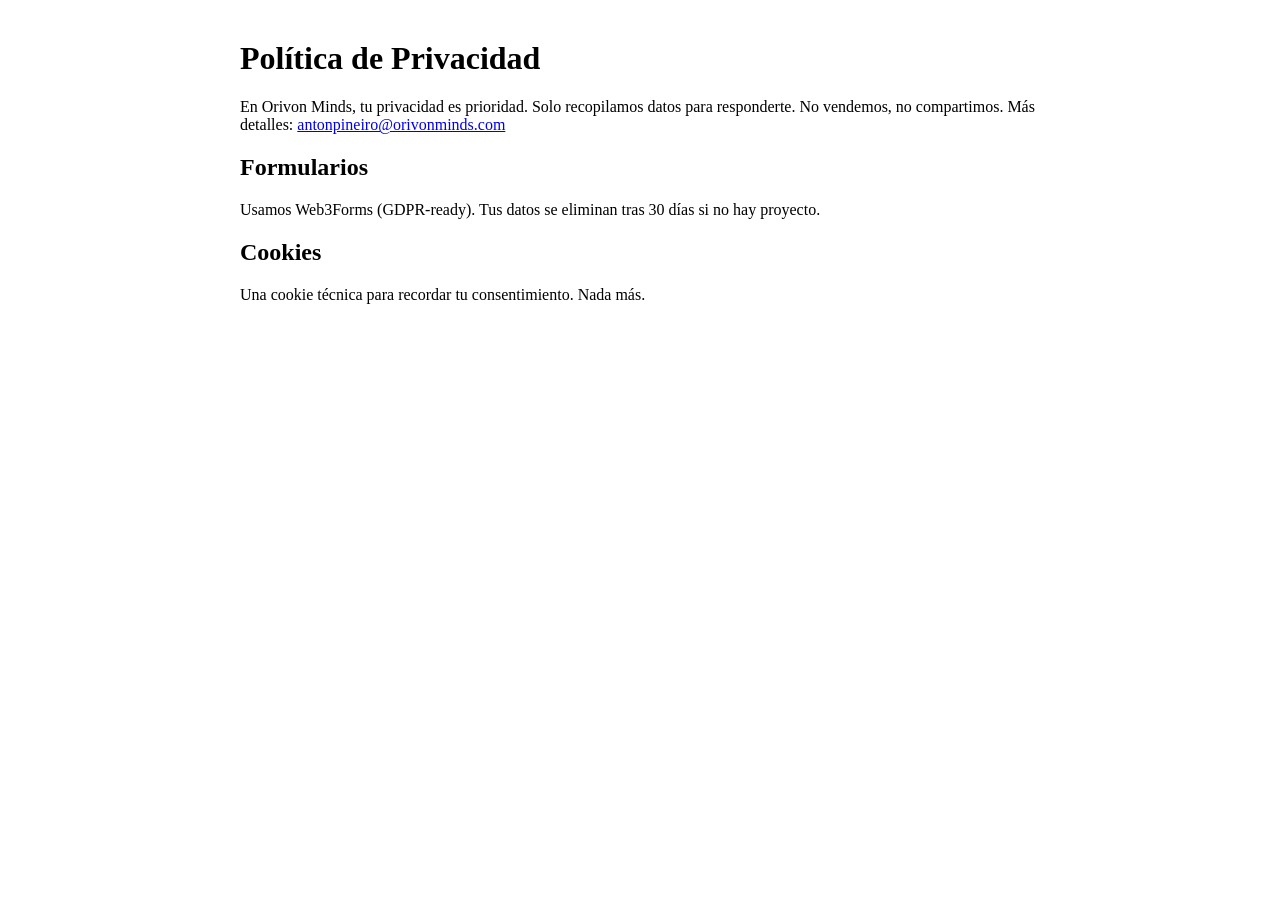
==== privacy.html @ 557fbafb "Create privacy.html" ====
<!DOCTYPE html><html lang="es"><head><meta charset="utf-8"><title>Política de Privacidad | Orivon Minds</title></head><body style="font-family:Inter;max-width:800px;margin:40px auto;padding:0 20px">
<h1>Política de Privacidad</h1><p>En Orivon Minds, tu privacidad es prioridad. Solo recopilamos datos para responderte. No vendemos, no compartimos. Más detalles: <a href="mailto:antonpineiro@orivonminds.com">antonpineiro@orivonminds.com</a></p>
<h2>Formularios</h2><p>Usamos Web3Forms (GDPR-ready). Tus datos se eliminan tras 30 días si no hay proyecto.</h2>
<h2>Cookies</h2><p>Una cookie técnica para recordar tu consentimiento. Nada más.</p>
</body></html>
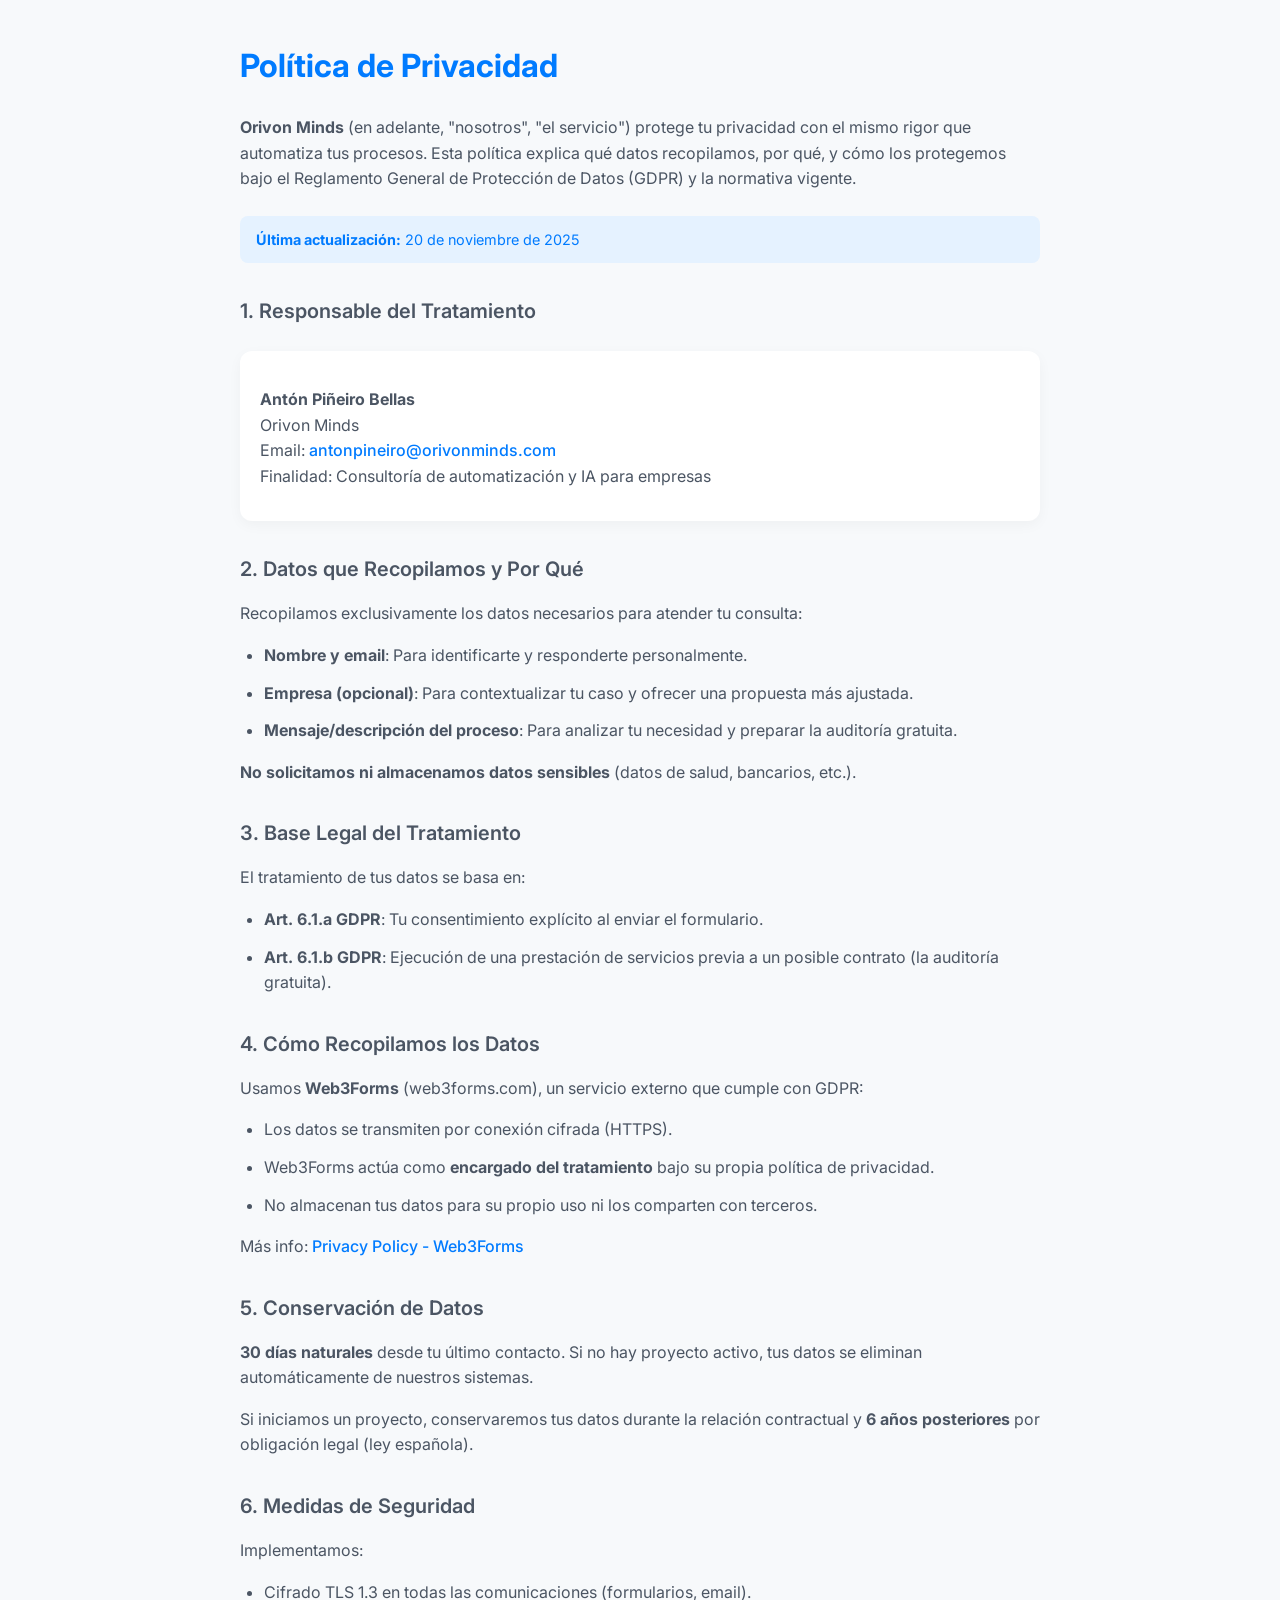
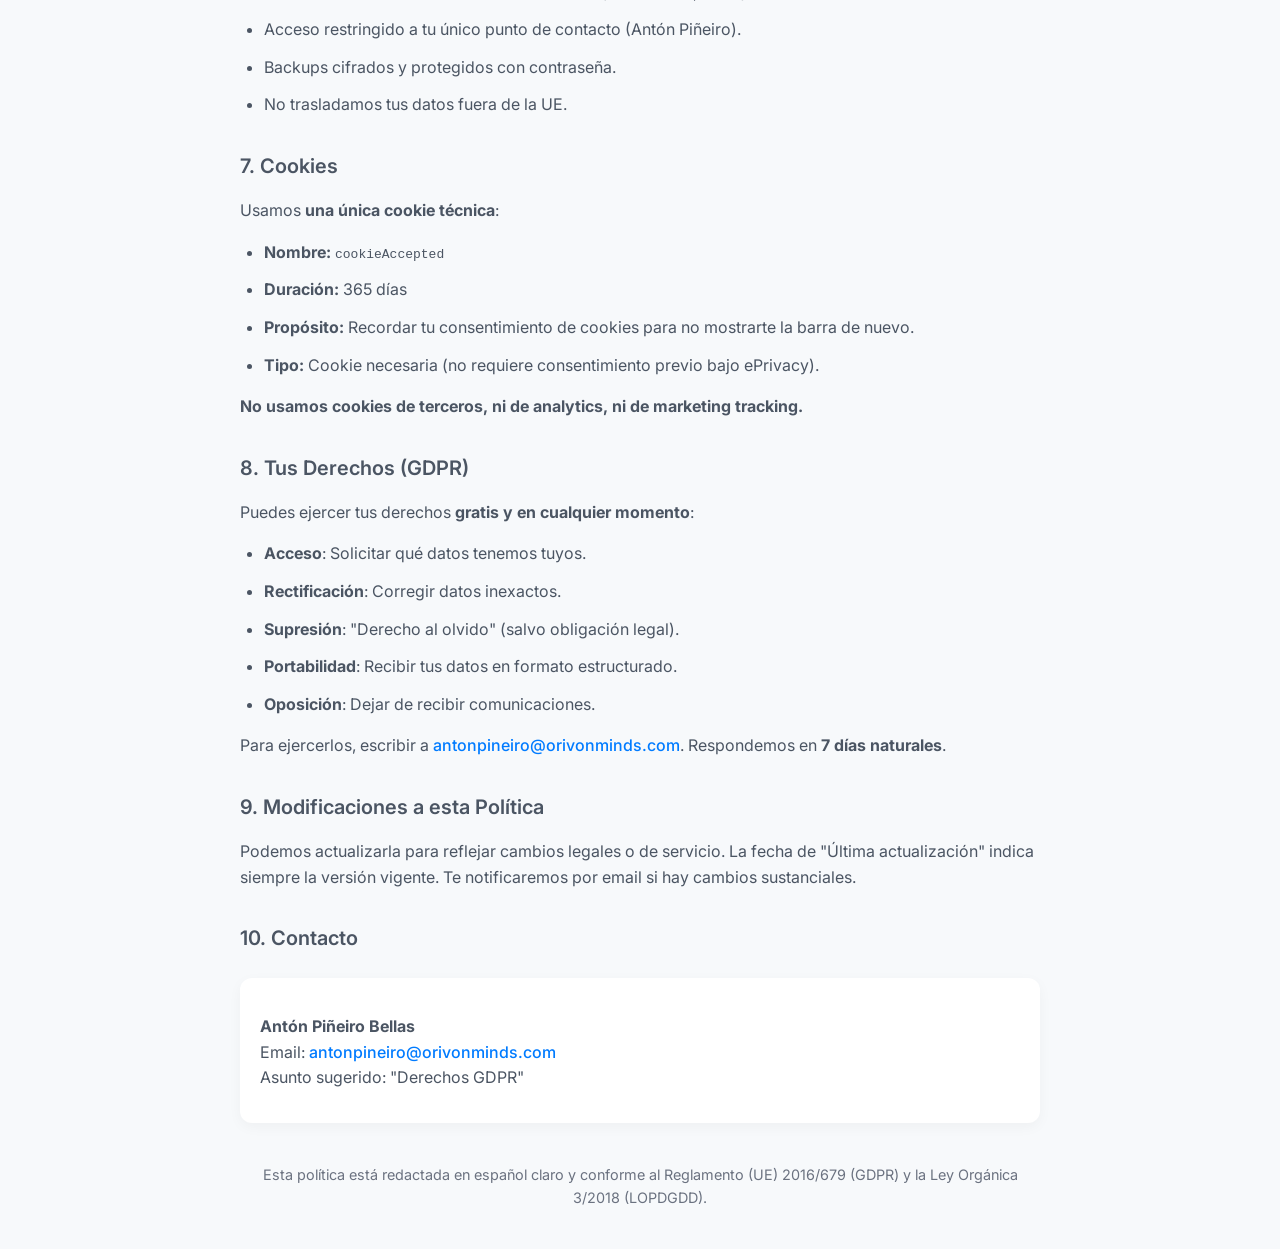
==== commit adb4a06d: "Update privacy.html" ====
--- a/privacy.html
+++ b/privacy.html
@@ -1,5 +1,155 @@
-<!DOCTYPE html><html lang="es"><head><meta charset="utf-8"><title>Política de Privacidad | Orivon Minds</title></head><body style="font-family:Inter;max-width:800px;margin:40px auto;padding:0 20px">
-<h1>Política de Privacidad</h1><p>En Orivon Minds, tu privacidad es prioridad. Solo recopilamos datos para responderte. No vendemos, no compartimos. Más detalles: <a href="mailto:antonpineiro@orivonminds.com">antonpineiro@orivonminds.com</a></p>
-<h2>Formularios</h2><p>Usamos Web3Forms (GDPR-ready). Tus datos se eliminan tras 30 días si no hay proyecto.</h2>
-<h2>Cookies</h2><p>Una cookie técnica para recordar tu consentimiento. Nada más.</p>
-</body></html>
+<!DOCTYPE html>
+<html lang="es">
+<head>
+  <meta charset="utf-8">
+  <meta name="viewport" content="width=device-width, initial-scale=1">
+  <title>Política de Privacidad | Orivon Minds</title>
+  <link href="https://fonts.googleapis.com/css2?family=Inter:wght@300;400;600&display=swap" rel="stylesheet">
+  <style>
+    body {
+      font-family: Inter, system-ui, -apple-system, sans-serif;
+      line-height: 1.6;
+      color: #0D1117;
+      max-width: 800px;
+      margin: 40px auto;
+      padding: 0 20px;
+      background: #F7F9FB;
+    }
+    h1 {
+      color: #007BFF;
+      font-size: 2rem;
+      margin-bottom: 1.5rem;
+      font-weight: 700;
+    }
+    h2 {
+      color: #4B5563;
+      font-size: 1.25rem;
+      margin-top: 2rem;
+      margin-bottom: 0.75rem;
+      font-weight: 600;
+    }
+    p, li {
+      margin-bottom: 0.75rem;
+      color: #4B5563;
+    }
+    ul {
+      padding-left: 1.5rem;
+    }
+    a {
+      color: #007BFF;
+      text-decoration: none;
+      font-weight: 500;
+    }
+    a:hover {
+      text-decoration: underline;
+    }
+    .last-updated {
+      background: #E5F2FF;
+      padding: 12px 16px;
+      border-radius: 8px;
+      margin: 24px 0;
+      font-size: 0.9rem;
+      color: #007BFF;
+    }
+    .contact-box {
+      background: #FFFFFF;
+      padding: 20px;
+      border-radius: 12px;
+      box-shadow: 0 4px 14px rgba(0,0,0,0.04);
+      margin-top: 24px;
+    }
+  </style>
+</head>
+<body>
+
+  <h1>Política de Privacidad</h1>
+  
+  <p><strong>Orivon Minds</strong> (en adelante, "nosotros", "el servicio") protege tu privacidad con el mismo rigor que automatiza tus procesos. Esta política explica qué datos recopilamos, por qué, y cómo los protegemos bajo el Reglamento General de Protección de Datos (GDPR) y la normativa vigente.</p>
+
+  <div class="last-updated">
+    <strong>Última actualización:</strong> 20 de noviembre de 2025
+  </div>
+
+  <h2>1. Responsable del Tratamiento</h2>
+  <div class="contact-box">
+    <p><strong>Antón Piñeiro Bellas</strong><br>
+    Orivon Minds<br>
+    Email: <a href="mailto:antonpineiro@orivonminds.com">antonpineiro@orivonminds.com</a><br>
+    Finalidad: Consultoría de automatización y IA para empresas</p>
+  </div>
+
+  <h2>2. Datos que Recopilamos y Por Qué</h2>
+  <p>Recopilamos exclusivamente los datos necesarios para atender tu consulta:</p>
+  <ul>
+    <li><strong>Nombre y email</strong>: Para identificarte y responderte personalmente.</li>
+    <li><strong>Empresa (opcional)</strong>: Para contextualizar tu caso y ofrecer una propuesta más ajustada.</li>
+    <li><strong>Mensaje/descripción del proceso</strong>: Para analizar tu necesidad y preparar la auditoría gratuita.</li>
+  </ul>
+  <p><strong>No solicitamos ni almacenamos datos sensibles</strong> (datos de salud, bancarios, etc.).</p>
+
+  <h2>3. Base Legal del Tratamiento</h2>
+  <p>El tratamiento de tus datos se basa en:</p>
+  <ul>
+    <li><strong>Art. 6.1.a GDPR</strong>: Tu consentimiento explícito al enviar el formulario.</li>
+    <li><strong>Art. 6.1.b GDPR</strong>: Ejecución de una prestación de servicios previa a un posible contrato (la auditoría gratuita).</li>
+  </ul>
+
+  <h2>4. Cómo Recopilamos los Datos</h2>
+  <p>Usamos <strong>Web3Forms</strong> (web3forms.com), un servicio externo que cumple con GDPR:</p>
+  <ul>
+    <li>Los datos se transmiten por conexión cifrada (HTTPS).</li>
+    <li>Web3Forms actúa como <strong>encargado del tratamiento</strong> bajo su propia política de privacidad.</li>
+    <li>No almacenan tus datos para su propio uso ni los comparten con terceros.</li>
+  </ul>
+  <p>Más info: <a href="https://web3forms.com/privacy" target="_blank" rel="noopener">Privacy Policy - Web3Forms</a></p>
+
+  <h2>5. Conservación de Datos</h2>
+  <p><strong>30 días naturales</strong> desde tu último contacto. Si no hay proyecto activo, tus datos se eliminan automáticamente de nuestros sistemas.</p>
+  <p>Si iniciamos un proyecto, conservaremos tus datos durante la relación contractual y <strong>6 años posteriores</strong> por obligación legal (ley española).</p>
+
+  <h2>6. Medidas de Seguridad</h2>
+  <p>Implementamos:</p>
+  <ul>
+    <li>Cifrado TLS 1.3 en todas las comunicaciones (formularios, email).</li>
+    <li>Acceso restringido a tu único punto de contacto (Antón Piñeiro).</li>
+    <li>Backups cifrados y protegidos con contraseña.</li>
+    <li>No trasladamos tus datos fuera de la UE.</li>
+  </ul>
+
+  <h2>7. Cookies</h2>
+  <p>Usamos <strong>una única cookie técnica</strong>:</p>
+  <ul>
+    <li><strong>Nombre:</strong> <code>cookieAccepted</code></li>
+    <li><strong>Duración:</strong> 365 días</li>
+    <li><strong>Propósito:</strong> Recordar tu consentimiento de cookies para no mostrarte la barra de nuevo.</li>
+    <li><strong>Tipo:</strong> Cookie necesaria (no requiere consentimiento previo bajo ePrivacy).</li>
+  </ul>
+  <p><strong>No usamos cookies de terceros, ni de analytics, ni de marketing tracking.</strong></p>
+
+  <h2>8. Tus Derechos (GDPR)</h2>
+  <p>Puedes ejercer tus derechos <strong>gratis y en cualquier momento</strong>:</p>
+  <ul>
+    <li><strong>Acceso</strong>: Solicitar qué datos tenemos tuyos.</li>
+    <li><strong>Rectificación</strong>: Corregir datos inexactos.</li>
+    <li><strong>Supresión</strong>: "Derecho al olvido" (salvo obligación legal).</li>
+    <li><strong>Portabilidad</strong>: Recibir tus datos en formato estructurado.</li>
+    <li><strong>Oposición</strong>: Dejar de recibir comunicaciones.</li>
+  </ul>
+  <p>Para ejercerlos, escribir a <a href="mailto:antonpineiro@orivonminds.com">antonpineiro@orivonminds.com</a>. Respondemos en <strong>7 días naturales</strong>.</p>
+
+  <h2>9. Modificaciones a esta Política</h2>
+  <p>Podemos actualizarla para reflejar cambios legales o de servicio. La fecha de "Última actualización" indica siempre la versión vigente. Te notificaremos por email si hay cambios sustanciales.</p>
+
+  <h2>10. Contacto</h2>
+  <div class="contact-box">
+    <p><strong>Antón Piñeiro Bellas</strong><br>
+    Email: <a href="mailto:antonpineiro@orivonminds.com">antonpineiro@orivonminds.com</a><br>
+    Asunto sugerido: "Derechos GDPR"</p>
+  </div>
+
+  <p style="margin-top: 40px; font-size: 0.9rem; color: #6B7280; text-align: center;">
+    Esta política está redactada en español claro y conforme al Reglamento (UE) 2016/679 (GDPR) y la Ley Orgánica 3/2018 (LOPDGDD).
+  </p>
+
+</body>
+</html>
